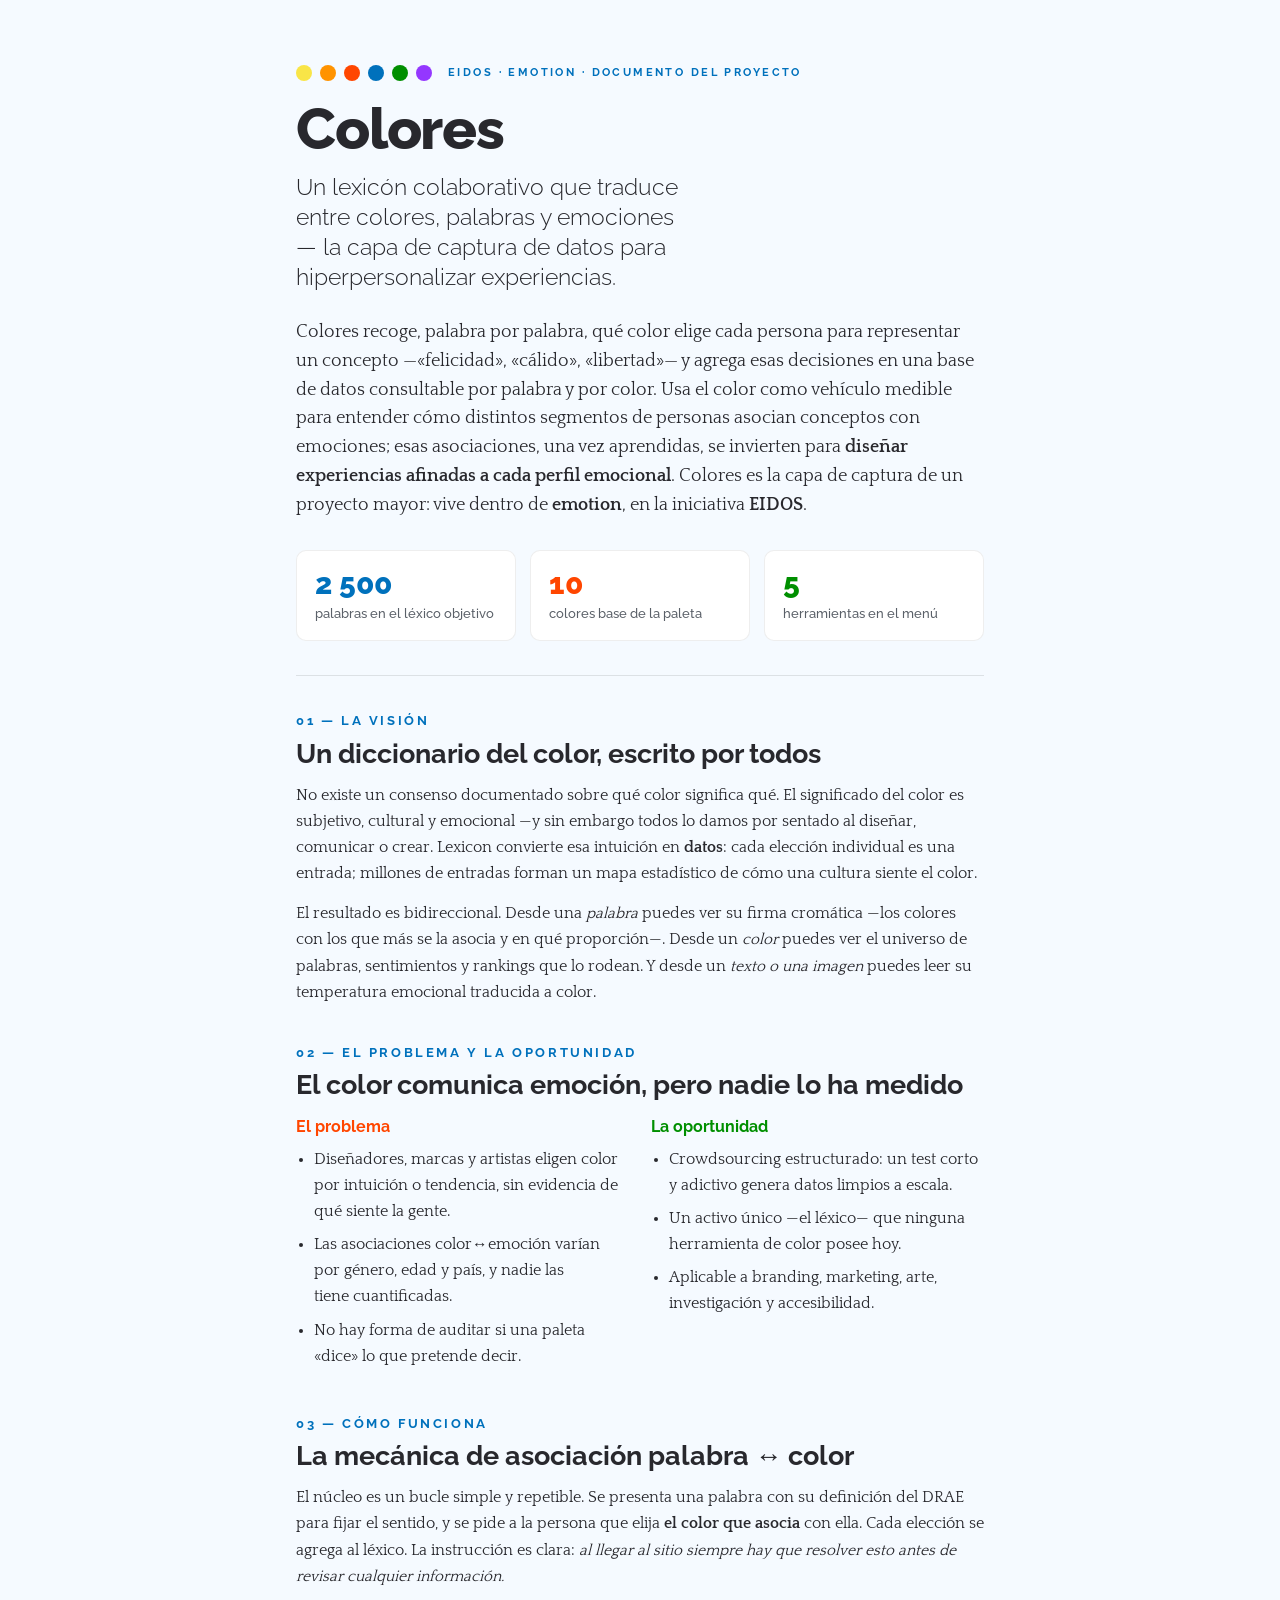
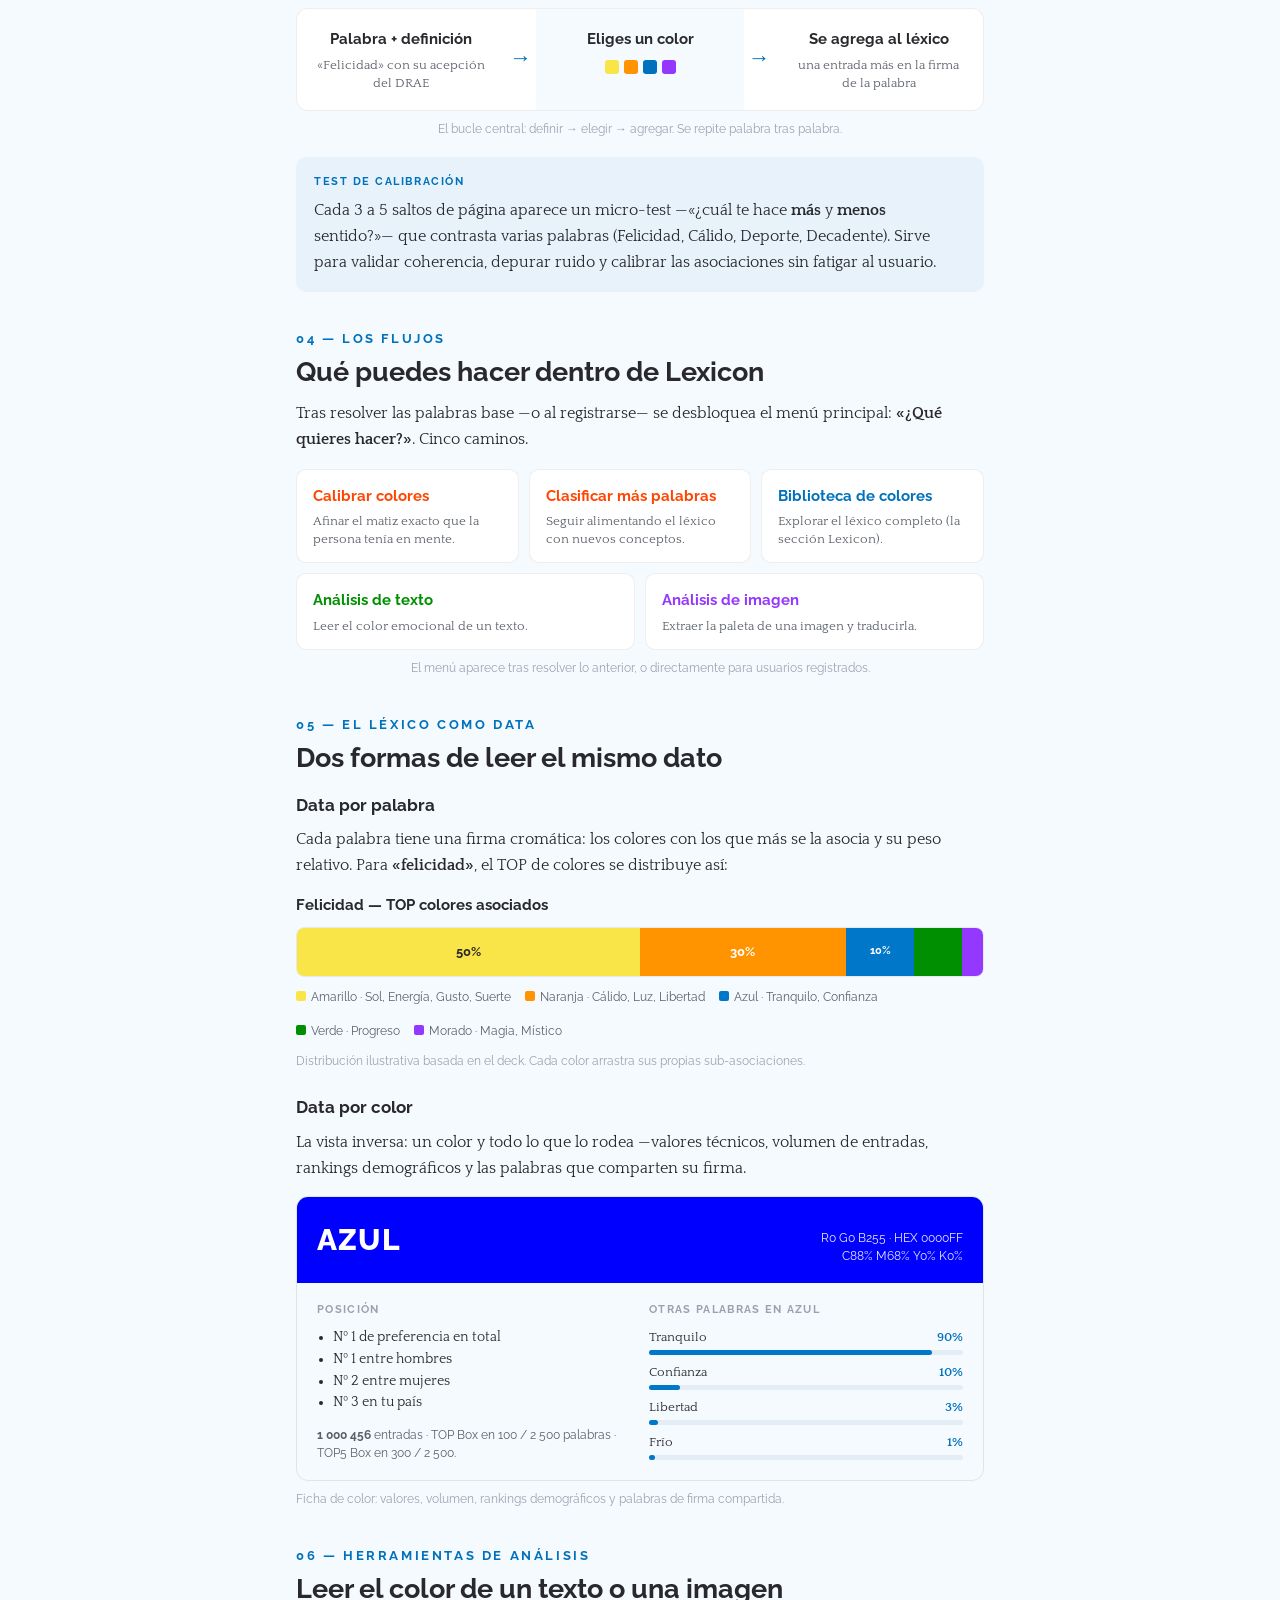
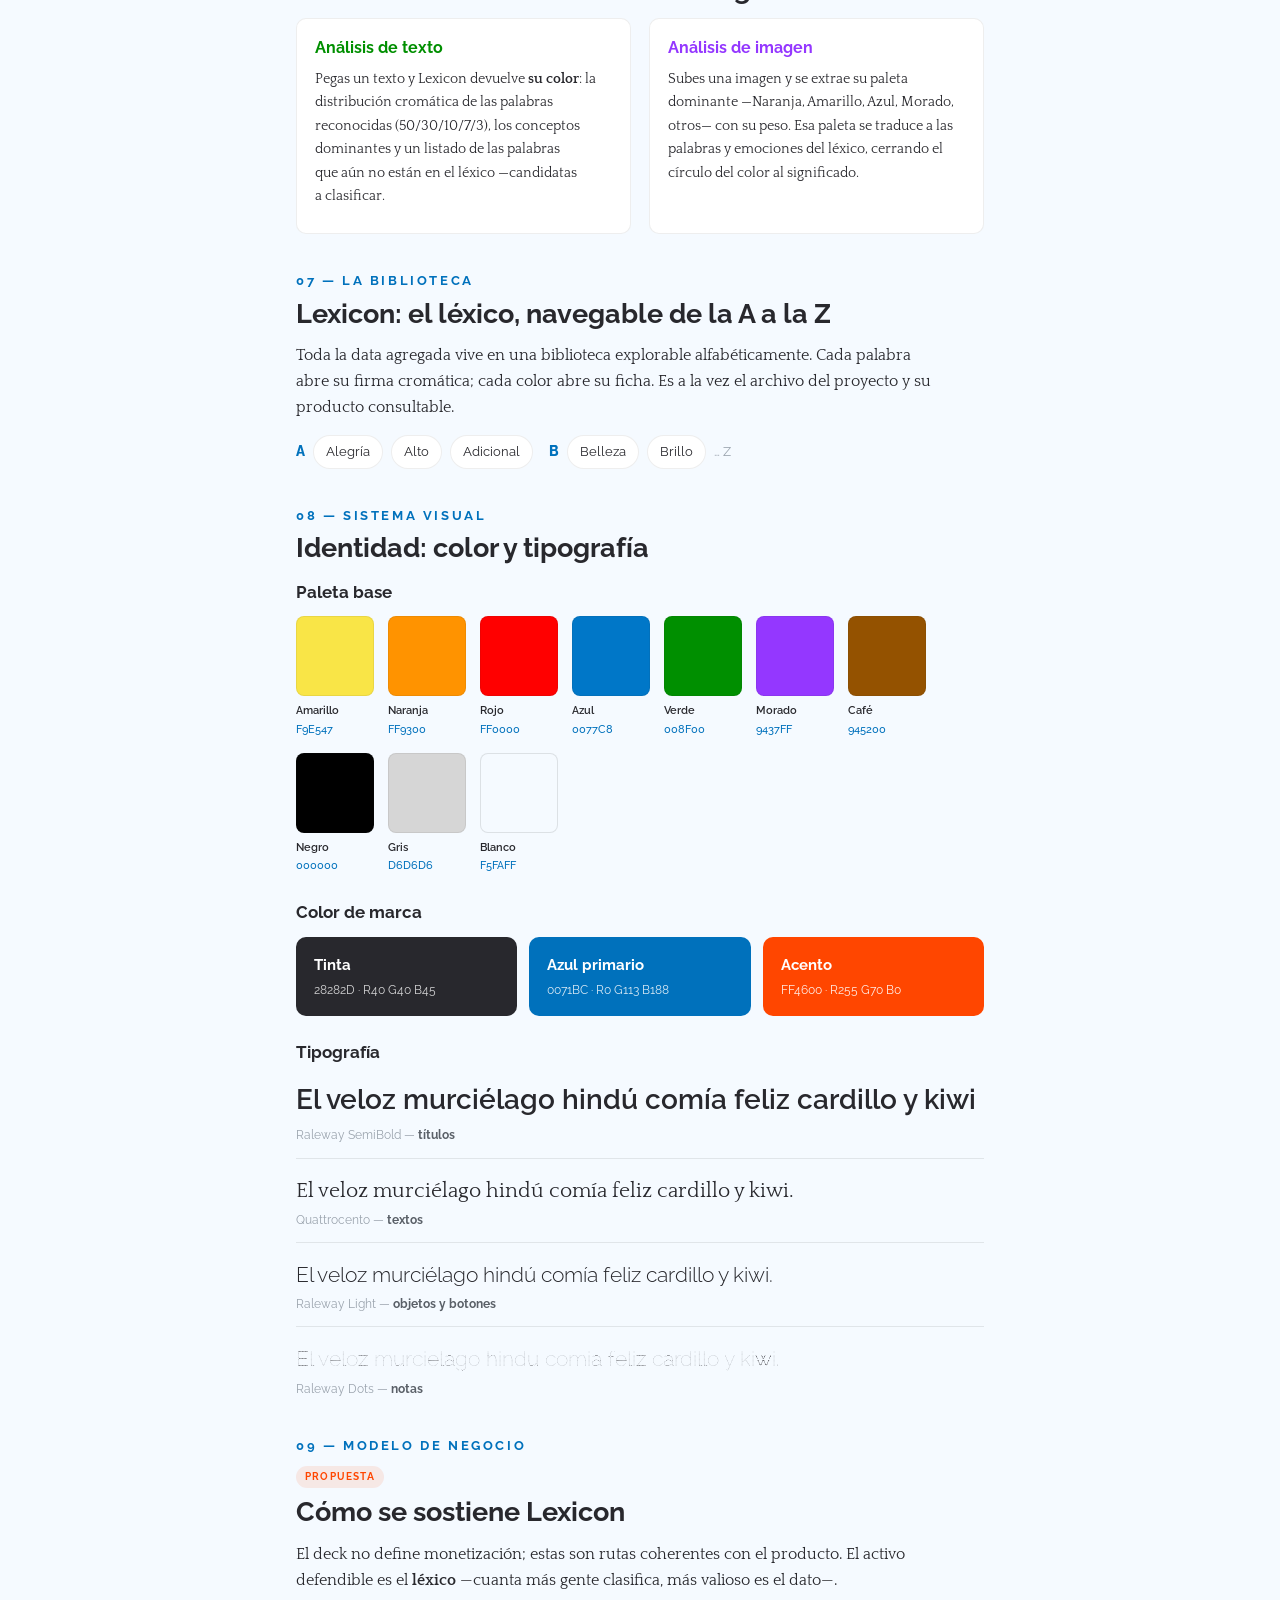
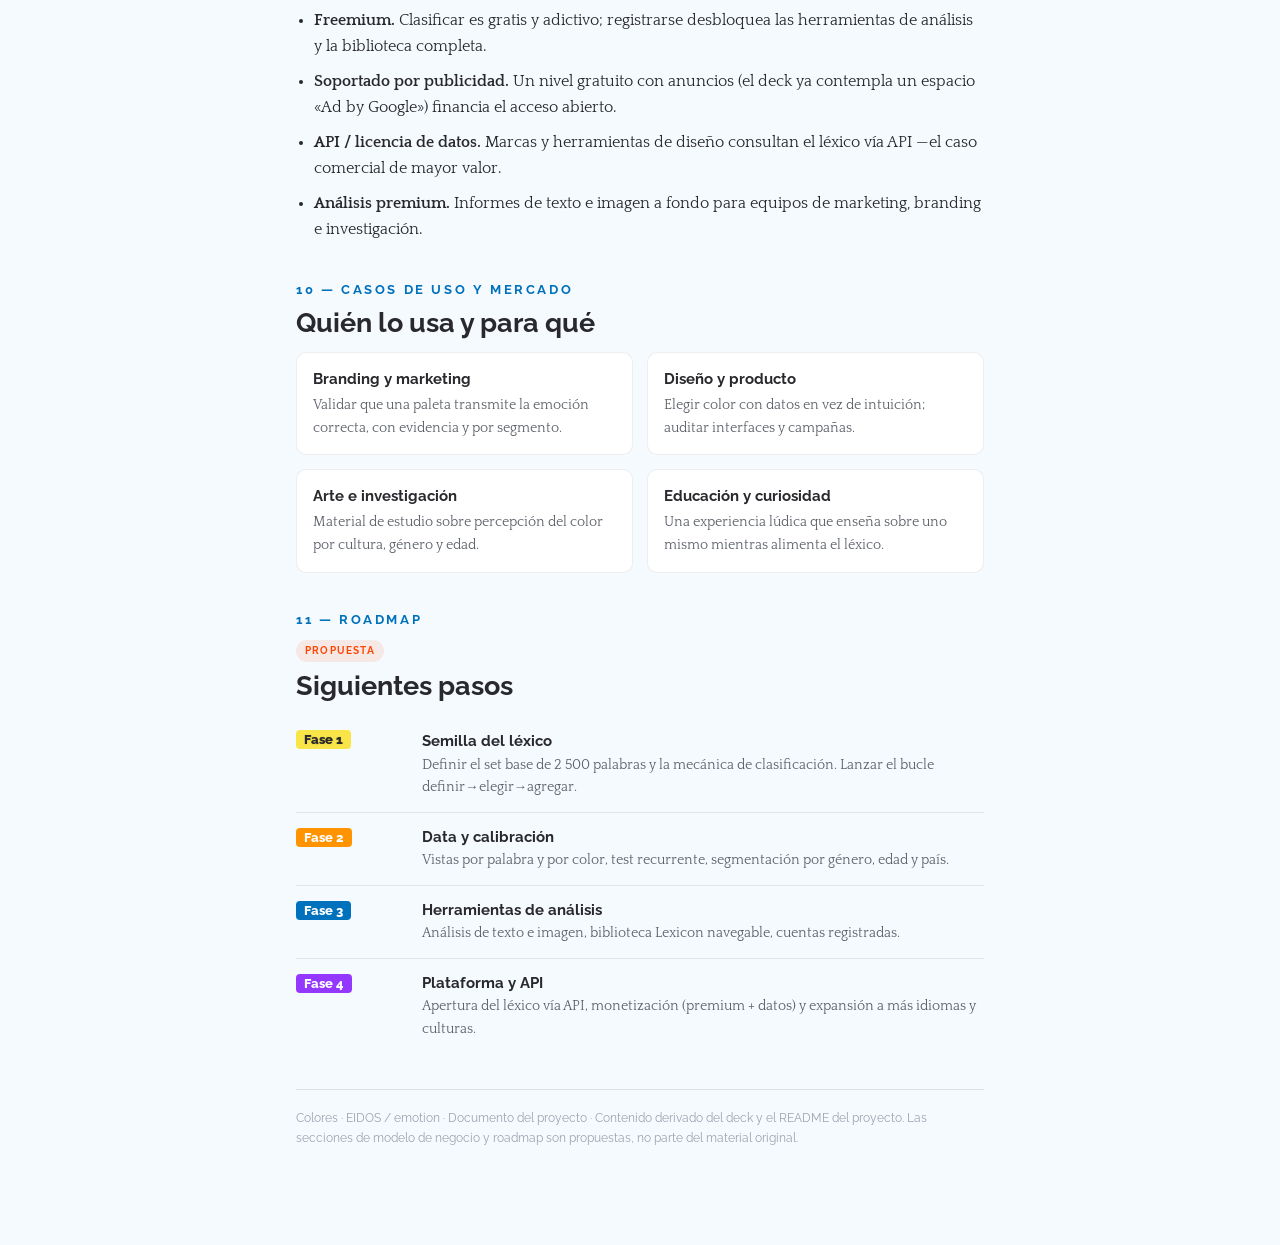
==== docs/Colores-documento-proyecto.html @ 0e4c720b "Setup inicial proyecto e_motion (Colores / emotion / EIDOS): assets, design sources, tokens y docs" ====
<!DOCTYPE html>
<html>
<head>
<meta charset="utf-8">
<meta name="viewport" content="width=device-width, initial-scale=1">

</head>
<body>
<x-dc>
<helmet>
<link rel="preconnect" href="https://fonts.googleapis.com">
<link rel="preconnect" href="https://fonts.gstatic.com" crossorigin>
<link href="https://fonts.googleapis.com/css2?family=Raleway:ital,wght@0,300;0,400;0,500;0,600;0,700;0,800;1,400&family=Quattrocento:wght@400;700&family=Raleway+Dots&display=swap" rel="stylesheet">
<style>
  body { margin: 0; background: #F5FAFF; }
  .doc { box-sizing: border-box; max-width: 8.5in; margin: 0 auto; background: inherit;
         padding: 64px clamp(24px, 5vw, 0.75in) 96px;
         font-family: Quattrocento, Georgia, serif; color: #28282D;
         font-size: 15.5px; line-height: 1.68; }
  .doc-frame { width: 100%; border-collapse: collapse; }
  .doc-frame td { padding: 0; }
  .running-hdr, .running-ftr, .hdr-space, .ftr-space { display: none; }
  .doc h1, .doc h2, .doc h3, .doc h4 { font-family: Raleway, sans-serif; color: #28282D; }
  h1, h2, h3 { text-wrap: balance; }
  p, li { text-wrap: pretty; }
  .doc a { color: #0071BC; }
  @page { size: letter; margin: 0; }
  @media print {
    html { -webkit-print-color-adjust: exact; print-color-adjust: exact; }
    html, body { margin: 0; padding: 0; }
    .doc { max-width: none !important; margin: 0 !important; padding: 0 0.75in !important;
           box-shadow: none !important; border: none !important; }
    #dc-root, .sc-host { height: auto !important; }
    .hdr-space, .ftr-space { display: table-cell; height: 0.7in !important; }
    .running-hdr, .running-ftr { display: flex !important; justify-content: space-between;
           align-items: baseline; position: fixed !important; left: 0; right: 0; margin: 0 !important;
           font-family: Raleway, sans-serif; font-size: 10px; letter-spacing: 0.08em;
           text-transform: uppercase; color: #9aa3ad; }
    .running-hdr { top: 0; padding: 0.32in 0.75in 0 !important; }
    .running-ftr { bottom: 0; padding: 0 0.75in 0.32in !important; }
    h1, h2, h3, h4, h5, h6 { break-after: avoid; }
    figure, pre, blockquote, .keep { break-inside: avoid; }
    p, li { orphans: 3; widows: 3; }
    .screen-only { display: none !important; }
  }
</style>
</helmet>
<main class="doc">
  <table class="doc-frame" role="presentation">
    <thead><tr><td class="hdr-space"></td></tr></thead>
    <tbody><tr><td>

      <div class="running-hdr"><span>Colores · EIDOS</span><span>Documento del proyecto</span></div>
      <div class="running-ftr"><span>Confidencial</span><span>Borrador · 2026</span></div>

      <!-- ===== PORTADA / RESUMEN ===== -->
      <div style="display:flex;gap:8px;align-items:center;margin-bottom:18px">
        <span style="width:16px;height:16px;border-radius:50%;background:#F9E547"></span>
        <span style="width:16px;height:16px;border-radius:50%;background:#FF9300"></span>
        <span style="width:16px;height:16px;border-radius:50%;background:#FF4600"></span>
        <span style="width:16px;height:16px;border-radius:50%;background:#0071BC"></span>
        <span style="width:16px;height:16px;border-radius:50%;background:#008F00"></span>
        <span style="width:16px;height:16px;border-radius:50%;background:#9437FF"></span>
        <span style="font-family:Raleway,sans-serif;font-size:11px;font-weight:700;letter-spacing:0.22em;text-transform:uppercase;color:#0071BC;margin-left:8px">EIDOS · emotion · Documento del proyecto</span>
      </div>

      <h1 style="font-size:58px;font-weight:800;line-height:1.0;letter-spacing:-0.02em;margin:0 0 14px">Colores</h1>
      <p style="font-family:Raleway,sans-serif;font-weight:300;font-size:23px;line-height:1.3;color:#28282D;margin:0 0 26px;max-width:32ch">Un lexicón colaborativo que traduce entre colores, palabras y emociones — la capa de captura de datos para hiperpersonalizar experiencias.</p>

      <p style="font-size:18px;line-height:1.6;margin:0 0 8px;max-width:62ch">Colores recoge, palabra por palabra, qué color elige cada persona para representar un concepto —«felicidad», «cálido», «libertad»— y agrega esas decisiones en una base de datos consultable por palabra y por color. Usa el color como vehículo medible para entender cómo distintos segmentos de personas asocian conceptos con emociones; esas asociaciones, una vez aprendidas, se invierten para <strong>diseñar experiencias afinadas a cada perfil emocional</strong>. Colores es la capa de captura de un proyecto mayor: vive dentro de <strong>emotion</strong>, en la iniciativa <strong>EIDOS</strong>.</p>

      <div class="keep" style="display:grid;grid-template-columns:repeat(3,1fr);gap:14px;margin:30px 0 8px">
        <div style="background:#fff;border:1px solid rgba(40,40,45,.08);border-radius:10px;padding:18px 18px 16px">
          <div style="font-family:Raleway,sans-serif;font-weight:800;font-size:30px;color:#0071BC;line-height:1">2 500</div>
          <div style="font-family:Raleway,sans-serif;font-size:13px;font-weight:500;color:#5a6068;margin-top:4px">palabras en el léxico objetivo</div>
        </div>
        <div style="background:#fff;border:1px solid rgba(40,40,45,.08);border-radius:10px;padding:18px 18px 16px">
          <div style="font-family:Raleway,sans-serif;font-weight:800;font-size:30px;color:#FF4600;line-height:1">10</div>
          <div style="font-family:Raleway,sans-serif;font-size:13px;font-weight:500;color:#5a6068;margin-top:4px">colores base de la paleta</div>
        </div>
        <div style="background:#fff;border:1px solid rgba(40,40,45,.08);border-radius:10px;padding:18px 18px 16px">
          <div style="font-family:Raleway,sans-serif;font-weight:800;font-size:30px;color:#008F00;line-height:1">5</div>
          <div style="font-family:Raleway,sans-serif;font-size:13px;font-weight:500;color:#5a6068;margin-top:4px">herramientas en el menú</div>
        </div>
      </div>

      <hr style="border:none;border-top:1px solid rgba(40,40,45,.12);margin:34px 0">

      <!-- ===== 1. VISIÓN ===== -->
      <h2 style="font-size:13px;font-weight:700;letter-spacing:0.2em;text-transform:uppercase;color:#0071BC;margin:0 0 6px">01 — La visión</h2>
      <h3 style="font-size:27px;font-weight:700;line-height:1.15;margin:0 0 14px">Un diccionario del color, escrito por todos</h3>
      <p style="margin:0 0 14px">No existe un consenso documentado sobre qué color significa qué. El significado del color es subjetivo, cultural y emocional —y sin embargo todos lo damos por sentado al diseñar, comunicar o crear. Lexicon convierte esa intuición en <strong>datos</strong>: cada elección individual es una entrada; millones de entradas forman un mapa estadístico de cómo una cultura siente el color.</p>
      <p style="margin:0 0 14px">El resultado es bidireccional. Desde una <em>palabra</em> puedes ver su firma cromática —los colores con los que más se la asocia y en qué proporción—. Desde un <em>color</em> puedes ver el universo de palabras, sentimientos y rankings que lo rodean. Y desde un <em>texto o una imagen</em> puedes leer su temperatura emocional traducida a color.</p>

      <!-- ===== 2. PROBLEMA Y OPORTUNIDAD ===== -->
      <h2 style="font-size:13px;font-weight:700;letter-spacing:0.2em;text-transform:uppercase;color:#0071BC;margin:36px 0 6px">02 — El problema y la oportunidad</h2>
      <h3 style="font-size:27px;font-weight:700;line-height:1.15;margin:0 0 14px">El color comunica emoción, pero nadie lo ha medido</h3>
      <div style="display:grid;grid-template-columns:1fr 1fr;gap:22px;margin:6px 0 4px">
        <div>
          <h4 style="font-size:16px;font-weight:700;margin:0 0 6px;color:#FF4600">El problema</h4>
          <ul style="margin:0;padding-left:18px">
            <li style="margin-bottom:7px">Diseñadores, marcas y artistas eligen color por intuición o tendencia, sin evidencia de qué siente la gente.</li>
            <li style="margin-bottom:7px">Las asociaciones color↔emoción varían por género, edad y país, y nadie las tiene cuantificadas.</li>
            <li style="margin-bottom:7px">No hay forma de auditar si una paleta «dice» lo que pretende decir.</li>
          </ul>
        </div>
        <div>
          <h4 style="font-size:16px;font-weight:700;margin:0 0 6px;color:#008F00">La oportunidad</h4>
          <ul style="margin:0;padding-left:18px">
            <li style="margin-bottom:7px">Crowdsourcing estructurado: un test corto y adictivo genera datos limpios a escala.</li>
            <li style="margin-bottom:7px">Un activo único —el léxico— que ninguna herramienta de color posee hoy.</li>
            <li style="margin-bottom:7px">Aplicable a branding, marketing, arte, investigación y accesibilidad.</li>
          </ul>
        </div>
      </div>

      <!-- ===== 3. CÓMO FUNCIONA ===== -->
      <h2 style="font-size:13px;font-weight:700;letter-spacing:0.2em;text-transform:uppercase;color:#0071BC;margin:36px 0 6px">03 — Cómo funciona</h2>
      <h3 style="font-size:27px;font-weight:700;line-height:1.15;margin:0 0 14px">La mecánica de asociación palabra ↔ color</h3>
      <p style="margin:0 0 18px">El núcleo es un bucle simple y repetible. Se presenta una palabra con su definición del DRAE para fijar el sentido, y se pide a la persona que elija <strong>el color que asocia</strong> con ella. Cada elección se agrega al léxico. La instrucción es clara: <em>al llegar al sitio siempre hay que resolver esto antes de revisar cualquier información.</em></p>

      <figure class="keep" style="margin:0 0 18px">
        <div style="display:flex;align-items:stretch;gap:0;background:#fff;border:1px solid rgba(40,40,45,.08);border-radius:12px;overflow:hidden">
          <div style="flex:1;padding:18px 16px;text-align:center">
            <div style="font-family:Raleway,sans-serif;font-weight:700;font-size:15px">Palabra + definición</div>
            <div style="font-size:13px;color:#5a6068;margin-top:4px;line-height:1.4">«Felicidad» con su acepción del DRAE</div>
          </div>
          <div style="display:flex;align-items:center;color:#0071BC;font-size:22px;padding:0 4px">→</div>
          <div style="flex:1;padding:18px 16px;text-align:center;background:#F5FAFF">
            <div style="font-family:Raleway,sans-serif;font-weight:700;font-size:15px">Eliges un color</div>
            <div style="display:flex;justify-content:center;gap:5px;margin-top:8px">
              <span style="width:14px;height:14px;border-radius:3px;background:#F9E547"></span>
              <span style="width:14px;height:14px;border-radius:3px;background:#FF9300"></span>
              <span style="width:14px;height:14px;border-radius:3px;background:#0071BC"></span>
              <span style="width:14px;height:14px;border-radius:3px;background:#9437FF"></span>
            </div>
          </div>
          <div style="display:flex;align-items:center;color:#0071BC;font-size:22px;padding:0 4px">→</div>
          <div style="flex:1;padding:18px 16px;text-align:center">
            <div style="font-family:Raleway,sans-serif;font-weight:700;font-size:15px">Se agrega al léxico</div>
            <div style="font-size:13px;color:#5a6068;margin-top:4px;line-height:1.4">una entrada más en la firma de la palabra</div>
          </div>
        </div>
        <figcaption style="font-family:Raleway,sans-serif;font-size:12px;color:#9aa3ad;margin-top:8px;text-align:center">El bucle central: definir → elegir → agregar. Se repite palabra tras palabra.</figcaption>
      </figure>

      <div class="keep" style="background:rgba(0,113,188,.06);border-radius:10px;padding:16px 18px;margin:0 0 6px">
        <div style="font-family:Raleway,sans-serif;font-size:11px;font-weight:700;letter-spacing:0.14em;text-transform:uppercase;color:#0071BC;margin-bottom:6px">Test de calibración</div>
        <p style="margin:0">Cada 3 a 5 saltos de página aparece un micro-test —«¿cuál te hace <strong>más</strong> y <strong>menos</strong> sentido?»— que contrasta varias palabras (Felicidad, Cálido, Deporte, Decadente). Sirve para validar coherencia, depurar ruido y calibrar las asociaciones sin fatigar al usuario.</p>
      </div>

      <!-- ===== 4. FLUJOS ===== -->
      <h2 style="font-size:13px;font-weight:700;letter-spacing:0.2em;text-transform:uppercase;color:#0071BC;margin:36px 0 6px">04 — Los flujos</h2>
      <h3 style="font-size:27px;font-weight:700;line-height:1.15;margin:0 0 14px">Qué puedes hacer dentro de Lexicon</h3>
      <p style="margin:0 0 16px">Tras resolver las palabras base —o al registrarse— se desbloquea el menú principal: <strong>«¿Qué quieres hacer?»</strong>. Cinco caminos.</p>

      <figure class="keep" style="margin:0 0 10px">
        <div style="display:flex;flex-wrap:wrap;gap:10px">
          <div style="flex:1;min-width:150px;background:#fff;border:1px solid rgba(40,40,45,.08);border-radius:10px;padding:14px 16px">
            <div style="font-family:Raleway,sans-serif;font-weight:700;font-size:15px;color:#FF4600">Calibrar colores</div>
            <div style="font-size:13px;color:#5a6068;line-height:1.4;margin-top:3px">Afinar el matiz exacto que la persona tenía en mente.</div>
          </div>
          <div style="flex:1;min-width:150px;background:#fff;border:1px solid rgba(40,40,45,.08);border-radius:10px;padding:14px 16px">
            <div style="font-family:Raleway,sans-serif;font-weight:700;font-size:15px;color:#FF4600">Clasificar más palabras</div>
            <div style="font-size:13px;color:#5a6068;line-height:1.4;margin-top:3px">Seguir alimentando el léxico con nuevos conceptos.</div>
          </div>
          <div style="flex:1;min-width:150px;background:#fff;border:1px solid rgba(40,40,45,.08);border-radius:10px;padding:14px 16px">
            <div style="font-family:Raleway,sans-serif;font-weight:700;font-size:15px;color:#0071BC">Biblioteca de colores</div>
            <div style="font-size:13px;color:#5a6068;line-height:1.4;margin-top:3px">Explorar el léxico completo (la sección Lexicon).</div>
          </div>
          <div style="flex:1;min-width:150px;background:#fff;border:1px solid rgba(40,40,45,.08);border-radius:10px;padding:14px 16px">
            <div style="font-family:Raleway,sans-serif;font-weight:700;font-size:15px;color:#008F00">Análisis de texto</div>
            <div style="font-size:13px;color:#5a6068;line-height:1.4;margin-top:3px">Leer el color emocional de un texto.</div>
          </div>
          <div style="flex:1;min-width:150px;background:#fff;border:1px solid rgba(40,40,45,.08);border-radius:10px;padding:14px 16px">
            <div style="font-family:Raleway,sans-serif;font-weight:700;font-size:15px;color:#9437FF">Análisis de imagen</div>
            <div style="font-size:13px;color:#5a6068;line-height:1.4;margin-top:3px">Extraer la paleta de una imagen y traducirla.</div>
          </div>
        </div>
        <figcaption style="font-family:Raleway,sans-serif;font-size:12px;color:#9aa3ad;margin-top:8px;text-align:center">El menú aparece tras resolver lo anterior, o directamente para usuarios registrados.</figcaption>
      </figure>

      <!-- ===== 5. DATA POR PALABRA Y POR COLOR ===== -->
      <h2 style="font-size:13px;font-weight:700;letter-spacing:0.2em;text-transform:uppercase;color:#0071BC;margin:36px 0 6px">05 — El léxico como data</h2>
      <h3 style="font-size:27px;font-weight:700;line-height:1.15;margin:0 0 14px">Dos formas de leer el mismo dato</h3>

      <h4 style="font-size:17px;font-weight:700;margin:18px 0 8px">Data por palabra</h4>
      <p style="margin:0 0 14px">Cada palabra tiene una firma cromática: los colores con los que más se la asocia y su peso relativo. Para <strong>«felicidad»</strong>, el TOP de colores se distribuye así:</p>

      <figure class="keep" style="margin:0 0 22px">
        <div style="font-family:Raleway,sans-serif;font-weight:700;font-size:15px;margin-bottom:8px">Felicidad — TOP colores asociados</div>
        <div style="display:flex;height:48px;border-radius:8px;overflow:hidden;border:1px solid rgba(40,40,45,.08)">
          <div style="width:50%;background:#F9E547;display:flex;align-items:center;justify-content:center;font-family:Raleway,sans-serif;font-weight:700;font-size:13px;color:#28282D">50%</div>
          <div style="width:30%;background:#FF9300;display:flex;align-items:center;justify-content:center;font-family:Raleway,sans-serif;font-weight:700;font-size:13px;color:#fff">30%</div>
          <div style="width:10%;background:#0077C8;display:flex;align-items:center;justify-content:center;font-family:Raleway,sans-serif;font-weight:700;font-size:11px;color:#fff">10%</div>
          <div style="width:7%;background:#008F00"></div>
          <div style="width:3%;background:#9437FF"></div>
        </div>
        <div style="display:flex;flex-wrap:wrap;gap:14px;margin-top:10px;font-family:Raleway,sans-serif;font-size:12px;color:#5a6068">
          <span><span style="display:inline-block;width:10px;height:10px;border-radius:2px;background:#F9E547;margin-right:5px"></span>Amarillo · Sol, Energía, Gusto, Suerte</span>
          <span><span style="display:inline-block;width:10px;height:10px;border-radius:2px;background:#FF9300;margin-right:5px"></span>Naranja · Cálido, Luz, Libertad</span>
          <span><span style="display:inline-block;width:10px;height:10px;border-radius:2px;background:#0077C8;margin-right:5px"></span>Azul · Tranquilo, Confianza</span>
          <span><span style="display:inline-block;width:10px;height:10px;border-radius:2px;background:#008F00;margin-right:5px"></span>Verde · Progreso</span>
          <span><span style="display:inline-block;width:10px;height:10px;border-radius:2px;background:#9437FF;margin-right:5px"></span>Morado · Magia, Místico</span>
        </div>
        <figcaption style="font-family:Raleway,sans-serif;font-size:12px;color:#9aa3ad;margin-top:10px">Distribución ilustrativa basada en el deck. Cada color arrastra sus propias sub-asociaciones.</figcaption>
      </figure>

      <h4 style="font-size:17px;font-weight:700;margin:18px 0 8px">Data por color</h4>
      <p style="margin:0 0 14px">La vista inversa: un color y todo lo que lo rodea —valores técnicos, volumen de entradas, rankings demográficos y las palabras que comparten su firma.</p>

      <figure class="keep" style="margin:0 0 10px">
        <div style="border:1px solid rgba(40,40,45,.1);border-radius:12px;overflow:hidden">
          <div style="background:#0000FF;color:#fff;padding:18px 20px;display:flex;justify-content:space-between;align-items:flex-end">
            <div style="font-family:Raleway,sans-serif;font-weight:800;font-size:30px;letter-spacing:0.04em">AZUL</div>
            <div style="font-family:Raleway,sans-serif;font-size:12px;text-align:right;line-height:1.5;opacity:.92">
              R0 G0 B255 · HEX 0000FF<br>C88% M68% Y0% K0%
            </div>
          </div>
          <div style="padding:18px 20px;display:grid;grid-template-columns:1fr 1fr;gap:18px">
            <div>
              <div style="font-family:Raleway,sans-serif;font-size:11px;font-weight:700;letter-spacing:0.12em;text-transform:uppercase;color:#9aa3ad;margin-bottom:8px">Posición</div>
              <ul style="margin:0;padding-left:16px;font-size:13.5px;line-height:1.6">
                <li>Nº 1 de preferencia en total</li>
                <li>Nº 1 entre hombres</li>
                <li>Nº 2 entre mujeres</li>
                <li>Nº 3 en tu país</li>
              </ul>
              <div style="font-family:Raleway,sans-serif;font-size:12px;color:#5a6068;margin-top:12px;line-height:1.5">
                <strong>1 000 456</strong> entradas · TOP&nbsp;Box en 100 / 2 500 palabras · TOP5&nbsp;Box en 300 / 2 500.
              </div>
            </div>
            <div>
              <div style="font-family:Raleway,sans-serif;font-size:11px;font-weight:700;letter-spacing:0.12em;text-transform:uppercase;color:#9aa3ad;margin-bottom:8px">Otras palabras en azul</div>
              <div style="display:flex;flex-direction:column;gap:7px">
                <div><div style="display:flex;justify-content:space-between;font-size:12.5px"><span>Tranquilo</span><span style="color:#0071BC;font-weight:700">90%</span></div><div style="height:5px;background:#e4ecf5;border-radius:3px;margin-top:2px"><div style="width:90%;height:5px;background:#0077C8;border-radius:3px"></div></div></div>
                <div><div style="display:flex;justify-content:space-between;font-size:12.5px"><span>Confianza</span><span style="color:#0071BC;font-weight:700">10%</span></div><div style="height:5px;background:#e4ecf5;border-radius:3px;margin-top:2px"><div style="width:10%;height:5px;background:#0077C8;border-radius:3px"></div></div></div>
                <div><div style="display:flex;justify-content:space-between;font-size:12.5px"><span>Libertad</span><span style="color:#0071BC;font-weight:700">3%</span></div><div style="height:5px;background:#e4ecf5;border-radius:3px;margin-top:2px"><div style="width:3%;height:5px;background:#0077C8;border-radius:3px"></div></div></div>
                <div><div style="display:flex;justify-content:space-between;font-size:12.5px"><span>Frío</span><span style="color:#0071BC;font-weight:700">1%</span></div><div style="height:5px;background:#e4ecf5;border-radius:3px;margin-top:2px"><div style="width:2%;height:5px;background:#0077C8;border-radius:3px"></div></div></div>
              </div>
            </div>
          </div>
        </div>
        <figcaption style="font-family:Raleway,sans-serif;font-size:12px;color:#9aa3ad;margin-top:8px">Ficha de color: valores, volumen, rankings demográficos y palabras de firma compartida.</figcaption>
      </figure>

      <!-- ===== 6. ANÁLISIS TEXTO E IMAGEN ===== -->
      <h2 style="font-size:13px;font-weight:700;letter-spacing:0.2em;text-transform:uppercase;color:#0071BC;margin:36px 0 6px">06 — Herramientas de análisis</h2>
      <h3 style="font-size:27px;font-weight:700;line-height:1.15;margin:0 0 14px">Leer el color de un texto o una imagen</h3>
      <div style="display:grid;grid-template-columns:1fr 1fr;gap:18px">
        <div class="keep" style="background:#fff;border:1px solid rgba(40,40,45,.08);border-radius:10px;padding:16px 18px">
          <h4 style="font-size:16px;font-weight:700;margin:0 0 6px;color:#008F00">Análisis de texto</h4>
          <p style="margin:0 0 8px;font-size:14px">Pegas un texto y Lexicon devuelve <strong>su color</strong>: la distribución cromática de las palabras reconocidas (50/30/10/7/3), los conceptos dominantes y un listado de las palabras que aún no están en el léxico —candidatas a clasificar.</p>
        </div>
        <div class="keep" style="background:#fff;border:1px solid rgba(40,40,45,.08);border-radius:10px;padding:16px 18px">
          <h4 style="font-size:16px;font-weight:700;margin:0 0 6px;color:#9437FF">Análisis de imagen</h4>
          <p style="margin:0 0 8px;font-size:14px">Subes una imagen y se extrae su paleta dominante —Naranja, Amarillo, Azul, Morado, otros— con su peso. Esa paleta se traduce a las palabras y emociones del léxico, cerrando el círculo del color al significado.</p>
        </div>
      </div>

      <!-- ===== 7. LEXICON ===== -->
      <h2 style="font-size:13px;font-weight:700;letter-spacing:0.2em;text-transform:uppercase;color:#0071BC;margin:36px 0 6px">07 — La biblioteca</h2>
      <h3 style="font-size:27px;font-weight:700;line-height:1.15;margin:0 0 14px">Lexicon: el léxico, navegable de la A a la Z</h3>
      <p style="margin:0 0 14px">Toda la data agregada vive en una biblioteca explorable alfabéticamente. Cada palabra abre su firma cromática; cada color abre su ficha. Es a la vez el archivo del proyecto y su producto consultable.</p>
      <div class="keep" style="display:flex;gap:8px;flex-wrap:wrap;margin:6px 0 4px">
        <span style="font-family:Raleway,sans-serif;font-weight:800;font-size:14px;color:#0071BC;align-self:center">A</span>
        <span style="background:#fff;border:1px solid rgba(40,40,45,.08);border-radius:20px;padding:5px 12px;font-family:Raleway,sans-serif;font-size:13px">Alegría</span>
        <span style="background:#fff;border:1px solid rgba(40,40,45,.08);border-radius:20px;padding:5px 12px;font-family:Raleway,sans-serif;font-size:13px">Alto</span>
        <span style="background:#fff;border:1px solid rgba(40,40,45,.08);border-radius:20px;padding:5px 12px;font-family:Raleway,sans-serif;font-size:13px">Adicional</span>
        <span style="font-family:Raleway,sans-serif;font-weight:800;font-size:14px;color:#0071BC;align-self:center;margin-left:8px">B</span>
        <span style="background:#fff;border:1px solid rgba(40,40,45,.08);border-radius:20px;padding:5px 12px;font-family:Raleway,sans-serif;font-size:13px">Belleza</span>
        <span style="background:#fff;border:1px solid rgba(40,40,45,.08);border-radius:20px;padding:5px 12px;font-family:Raleway,sans-serif;font-size:13px">Brillo</span>
        <span style="color:#9aa3ad;align-self:center;font-family:Raleway,sans-serif;font-size:13px">… Z</span>
      </div>

      <!-- ===== 8. SISTEMA VISUAL ===== -->
      <h2 style="font-size:13px;font-weight:700;letter-spacing:0.2em;text-transform:uppercase;color:#0071BC;margin:36px 0 6px">08 — Sistema visual</h2>
      <h3 style="font-size:27px;font-weight:700;line-height:1.15;margin:0 0 14px">Identidad: color y tipografía</h3>

      <h4 style="font-size:17px;font-weight:700;margin:14px 0 10px">Paleta base</h4>
      <div class="keep" style="display:flex;flex-wrap:wrap;gap:14px;margin:0 0 22px">
        <figure style="margin:0;width:78px"><div style="height:78px;border-radius:8px;background:#F9E547;border:1px solid rgba(40,40,45,.08)"></div><figcaption style="font-family:Raleway,sans-serif;font-size:11px;margin-top:6px;font-weight:600">Amarillo<br><span style="color:#0071BC;font-weight:500">F9E547</span></figcaption></figure>
        <figure style="margin:0;width:78px"><div style="height:78px;border-radius:8px;background:#FF9300;border:1px solid rgba(40,40,45,.08)"></div><figcaption style="font-family:Raleway,sans-serif;font-size:11px;margin-top:6px;font-weight:600">Naranja<br><span style="color:#0071BC;font-weight:500">FF9300</span></figcaption></figure>
        <figure style="margin:0;width:78px"><div style="height:78px;border-radius:8px;background:#FF0000;border:1px solid rgba(40,40,45,.08)"></div><figcaption style="font-family:Raleway,sans-serif;font-size:11px;margin-top:6px;font-weight:600">Rojo<br><span style="color:#0071BC;font-weight:500">FF0000</span></figcaption></figure>
        <figure style="margin:0;width:78px"><div style="height:78px;border-radius:8px;background:#0077C8;border:1px solid rgba(40,40,45,.08)"></div><figcaption style="font-family:Raleway,sans-serif;font-size:11px;margin-top:6px;font-weight:600">Azul<br><span style="color:#0071BC;font-weight:500">0077C8</span></figcaption></figure>
        <figure style="margin:0;width:78px"><div style="height:78px;border-radius:8px;background:#008F00;border:1px solid rgba(40,40,45,.08)"></div><figcaption style="font-family:Raleway,sans-serif;font-size:11px;margin-top:6px;font-weight:600">Verde<br><span style="color:#0071BC;font-weight:500">008F00</span></figcaption></figure>
        <figure style="margin:0;width:78px"><div style="height:78px;border-radius:8px;background:#9437FF;border:1px solid rgba(40,40,45,.08)"></div><figcaption style="font-family:Raleway,sans-serif;font-size:11px;margin-top:6px;font-weight:600">Morado<br><span style="color:#0071BC;font-weight:500">9437FF</span></figcaption></figure>
        <figure style="margin:0;width:78px"><div style="height:78px;border-radius:8px;background:#945200;border:1px solid rgba(40,40,45,.08)"></div><figcaption style="font-family:Raleway,sans-serif;font-size:11px;margin-top:6px;font-weight:600">Café<br><span style="color:#0071BC;font-weight:500">945200</span></figcaption></figure>
        <figure style="margin:0;width:78px"><div style="height:78px;border-radius:8px;background:#000000;border:1px solid rgba(40,40,45,.08)"></div><figcaption style="font-family:Raleway,sans-serif;font-size:11px;margin-top:6px;font-weight:600">Negro<br><span style="color:#0071BC;font-weight:500">000000</span></figcaption></figure>
        <figure style="margin:0;width:78px"><div style="height:78px;border-radius:8px;background:#D6D6D6;border:1px solid rgba(40,40,45,.08)"></div><figcaption style="font-family:Raleway,sans-serif;font-size:11px;margin-top:6px;font-weight:600">Gris<br><span style="color:#0071BC;font-weight:500">D6D6D6</span></figcaption></figure>
        <figure style="margin:0;width:78px"><div style="height:78px;border-radius:8px;background:#F5FAFF;border:1px solid rgba(40,40,45,.12)"></div><figcaption style="font-family:Raleway,sans-serif;font-size:11px;margin-top:6px;font-weight:600">Blanco<br><span style="color:#0071BC;font-weight:500">F5FAFF</span></figcaption></figure>
      </div>

      <h4 style="font-size:17px;font-weight:700;margin:14px 0 10px">Color de marca</h4>
      <div class="keep" style="display:flex;gap:12px;margin:0 0 22px;flex-wrap:wrap">
        <div style="flex:1;min-width:150px;background:#28282D;color:#fff;border-radius:10px;padding:16px 18px"><div style="font-family:Raleway,sans-serif;font-weight:700;font-size:15px">Tinta</div><div style="font-family:Raleway,sans-serif;font-size:12px;opacity:.8;margin-top:2px">28282D · R40 G40 B45</div></div>
        <div style="flex:1;min-width:150px;background:#0071BC;color:#fff;border-radius:10px;padding:16px 18px"><div style="font-family:Raleway,sans-serif;font-weight:700;font-size:15px">Azul primario</div><div style="font-family:Raleway,sans-serif;font-size:12px;opacity:.85;margin-top:2px">0071BC · R0 G113 B188</div></div>
        <div style="flex:1;min-width:150px;background:#FF4600;color:#fff;border-radius:10px;padding:16px 18px"><div style="font-family:Raleway,sans-serif;font-weight:700;font-size:15px">Acento</div><div style="font-family:Raleway,sans-serif;font-size:12px;opacity:.9;margin-top:2px">FF4600 · R255 G70 B0</div></div>
      </div>

      <h4 style="font-size:17px;font-weight:700;margin:14px 0 10px">Tipografía</h4>
      <div class="keep" style="display:flex;flex-direction:column;gap:14px;margin:0 0 6px">
        <div style="border-bottom:1px solid rgba(40,40,45,.1);padding-bottom:12px">
          <div style="font-family:Raleway,sans-serif;font-weight:600;font-size:28px">El veloz murciélago hindú comía feliz cardillo y kiwi</div>
          <div style="font-family:Raleway,sans-serif;font-size:12px;color:#9aa3ad;margin-top:2px">Raleway SemiBold — <strong style="color:#5a6068">títulos</strong></div>
        </div>
        <div style="border-bottom:1px solid rgba(40,40,45,.1);padding-bottom:12px">
          <div style="font-family:Quattrocento,serif;font-size:21px">El veloz murciélago hindú comía feliz cardillo y kiwi.</div>
          <div style="font-family:Raleway,sans-serif;font-size:12px;color:#9aa3ad;margin-top:2px">Quattrocento — <strong style="color:#5a6068">textos</strong></div>
        </div>
        <div style="border-bottom:1px solid rgba(40,40,45,.1);padding-bottom:12px">
          <div style="font-family:Raleway,sans-serif;font-weight:300;font-size:21px">El veloz murciélago hindú comía feliz cardillo y kiwi.</div>
          <div style="font-family:Raleway,sans-serif;font-size:12px;color:#9aa3ad;margin-top:2px">Raleway Light — <strong style="color:#5a6068">objetos y botones</strong></div>
        </div>
        <div>
          <div style="font-family:'Raleway Dots',sans-serif;font-size:21px">El veloz murcielago hindu comia feliz cardillo y kiwi.</div>
          <div style="font-family:Raleway,sans-serif;font-size:12px;color:#9aa3ad;margin-top:2px">Raleway Dots — <strong style="color:#5a6068">notas</strong></div>
        </div>
      </div>

      <!-- ===== 9. MODELO DE NEGOCIO ===== -->
      <h2 style="font-size:13px;font-weight:700;letter-spacing:0.2em;text-transform:uppercase;color:#0071BC;margin:36px 0 6px">09 — Modelo de negocio</h2>
      <div style="display:inline-block;font-family:Raleway,sans-serif;font-size:10px;font-weight:700;letter-spacing:0.12em;text-transform:uppercase;color:#FF4600;background:rgba(255,70,0,.1);padding:3px 9px;border-radius:20px;margin-bottom:8px">Propuesta</div>
      <h3 style="font-size:27px;font-weight:700;line-height:1.15;margin:0 0 14px">Cómo se sostiene Lexicon</h3>
      <p style="margin:0 0 14px">El deck no define monetización; estas son rutas coherentes con el producto. El activo defendible es el <strong>léxico</strong> —cuanta más gente clasifica, más valioso es el dato—.</p>
      <ul style="margin:0;padding-left:18px">
        <li style="margin-bottom:9px"><strong>Freemium.</strong> Clasificar es gratis y adictivo; registrarse desbloquea las herramientas de análisis y la biblioteca completa.</li>
        <li style="margin-bottom:9px"><strong>Soportado por publicidad.</strong> Un nivel gratuito con anuncios (el deck ya contempla un espacio «Ad by Google») financia el acceso abierto.</li>
        <li style="margin-bottom:9px"><strong>API / licencia de datos.</strong> Marcas y herramientas de diseño consultan el léxico vía API —el caso comercial de mayor valor.</li>
        <li style="margin-bottom:9px"><strong>Análisis premium.</strong> Informes de texto e imagen a fondo para equipos de marketing, branding e investigación.</li>
      </ul>

      <!-- ===== 10. CASOS DE USO ===== -->
      <h2 style="font-size:13px;font-weight:700;letter-spacing:0.2em;text-transform:uppercase;color:#0071BC;margin:36px 0 6px">10 — Casos de uso y mercado</h2>
      <h3 style="font-size:27px;font-weight:700;line-height:1.15;margin:0 0 14px">Quién lo usa y para qué</h3>
      <div style="display:grid;grid-template-columns:1fr 1fr;gap:14px">
        <div class="keep" style="background:#fff;border:1px solid rgba(40,40,45,.08);border-radius:10px;padding:14px 16px"><div style="font-family:Raleway,sans-serif;font-weight:700;font-size:15px">Branding y marketing</div><div style="font-size:13.5px;color:#5a6068;margin-top:3px">Validar que una paleta transmite la emoción correcta, con evidencia y por segmento.</div></div>
        <div class="keep" style="background:#fff;border:1px solid rgba(40,40,45,.08);border-radius:10px;padding:14px 16px"><div style="font-family:Raleway,sans-serif;font-weight:700;font-size:15px">Diseño y producto</div><div style="font-size:13.5px;color:#5a6068;margin-top:3px">Elegir color con datos en vez de intuición; auditar interfaces y campañas.</div></div>
        <div class="keep" style="background:#fff;border:1px solid rgba(40,40,45,.08);border-radius:10px;padding:14px 16px"><div style="font-family:Raleway,sans-serif;font-weight:700;font-size:15px">Arte e investigación</div><div style="font-size:13.5px;color:#5a6068;margin-top:3px">Material de estudio sobre percepción del color por cultura, género y edad.</div></div>
        <div class="keep" style="background:#fff;border:1px solid rgba(40,40,45,.08);border-radius:10px;padding:14px 16px"><div style="font-family:Raleway,sans-serif;font-weight:700;font-size:15px">Educación y curiosidad</div><div style="font-size:13.5px;color:#5a6068;margin-top:3px">Una experiencia lúdica que enseña sobre uno mismo mientras alimenta el léxico.</div></div>
      </div>

      <!-- ===== 11. ROADMAP ===== -->
      <h2 style="font-size:13px;font-weight:700;letter-spacing:0.2em;text-transform:uppercase;color:#0071BC;margin:36px 0 6px">11 — Roadmap</h2>
      <div style="display:inline-block;font-family:Raleway,sans-serif;font-size:10px;font-weight:700;letter-spacing:0.12em;text-transform:uppercase;color:#FF4600;background:rgba(255,70,0,.1);padding:3px 9px;border-radius:20px;margin-bottom:8px">Propuesta</div>
      <h3 style="font-size:27px;font-weight:700;line-height:1.15;margin:0 0 16px">Siguientes pasos</h3>
      <div class="keep" style="display:flex;flex-direction:column;gap:0">
        <div style="display:flex;gap:16px;padding:12px 0;border-bottom:1px solid rgba(40,40,45,.1)">
          <div style="flex:0 0 110px;font-family:Raleway,sans-serif;font-weight:800;font-size:13px;color:#F9E547;text-shadow:0 0 1px rgba(40,40,45,.4)"><span style="color:#28282D;background:#F9E547;padding:2px 8px;border-radius:4px">Fase 1</span></div>
          <div><div style="font-family:Raleway,sans-serif;font-weight:700;font-size:15px">Semilla del léxico</div><div style="font-size:13.5px;color:#5a6068">Definir el set base de 2 500 palabras y la mecánica de clasificación. Lanzar el bucle definir→elegir→agregar.</div></div>
        </div>
        <div style="display:flex;gap:16px;padding:12px 0;border-bottom:1px solid rgba(40,40,45,.1)">
          <div style="flex:0 0 110px"><span style="font-family:Raleway,sans-serif;font-weight:800;font-size:13px;color:#fff;background:#FF9300;padding:2px 8px;border-radius:4px">Fase 2</span></div>
          <div><div style="font-family:Raleway,sans-serif;font-weight:700;font-size:15px">Data y calibración</div><div style="font-size:13.5px;color:#5a6068">Vistas por palabra y por color, test recurrente, segmentación por género, edad y país.</div></div>
        </div>
        <div style="display:flex;gap:16px;padding:12px 0;border-bottom:1px solid rgba(40,40,45,.1)">
          <div style="flex:0 0 110px"><span style="font-family:Raleway,sans-serif;font-weight:800;font-size:13px;color:#fff;background:#0071BC;padding:2px 8px;border-radius:4px">Fase 3</span></div>
          <div><div style="font-family:Raleway,sans-serif;font-weight:700;font-size:15px">Herramientas de análisis</div><div style="font-size:13.5px;color:#5a6068">Análisis de texto e imagen, biblioteca Lexicon navegable, cuentas registradas.</div></div>
        </div>
        <div style="display:flex;gap:16px;padding:12px 0">
          <div style="flex:0 0 110px"><span style="font-family:Raleway,sans-serif;font-weight:800;font-size:13px;color:#fff;background:#9437FF;padding:2px 8px;border-radius:4px">Fase 4</span></div>
          <div><div style="font-family:Raleway,sans-serif;font-weight:700;font-size:15px">Plataforma y API</div><div style="font-size:13.5px;color:#5a6068">Apertura del léxico vía API, monetización (premium + datos) y expansión a más idiomas y culturas.</div></div>
        </div>
      </div>

      <hr style="border:none;border-top:1px solid rgba(40,40,45,.12);margin:36px 0 18px">
      <p style="font-family:Raleway,sans-serif;font-size:12px;color:#9aa3ad;margin:0">Colores · EIDOS / emotion · Documento del proyecto · Contenido derivado del deck y el README del proyecto. Las secciones de modelo de negocio y roadmap son propuestas, no parte del material original.</p>

    </td></tr></tbody>
    <tfoot><tr><td class="ftr-space"></td></tr></tfoot>
  </table>
</main>
</x-dc>
</body>
</html>
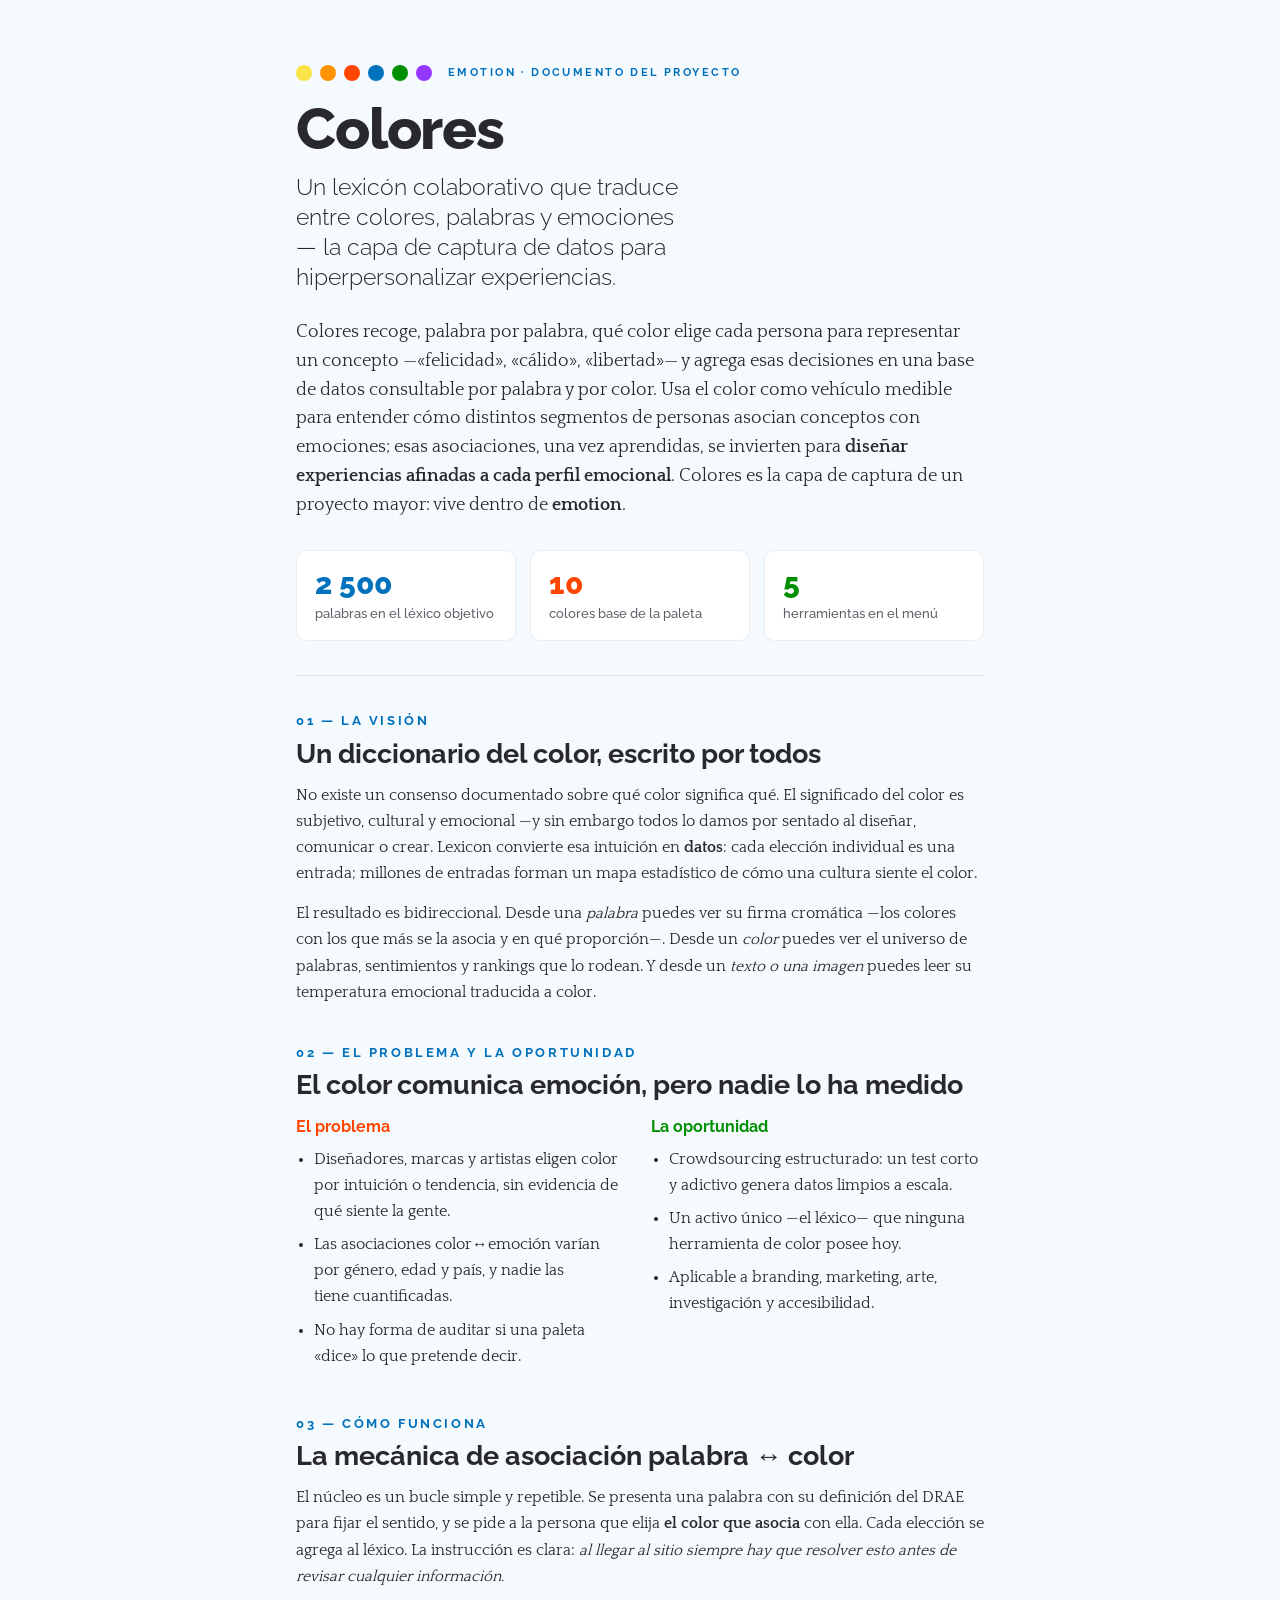
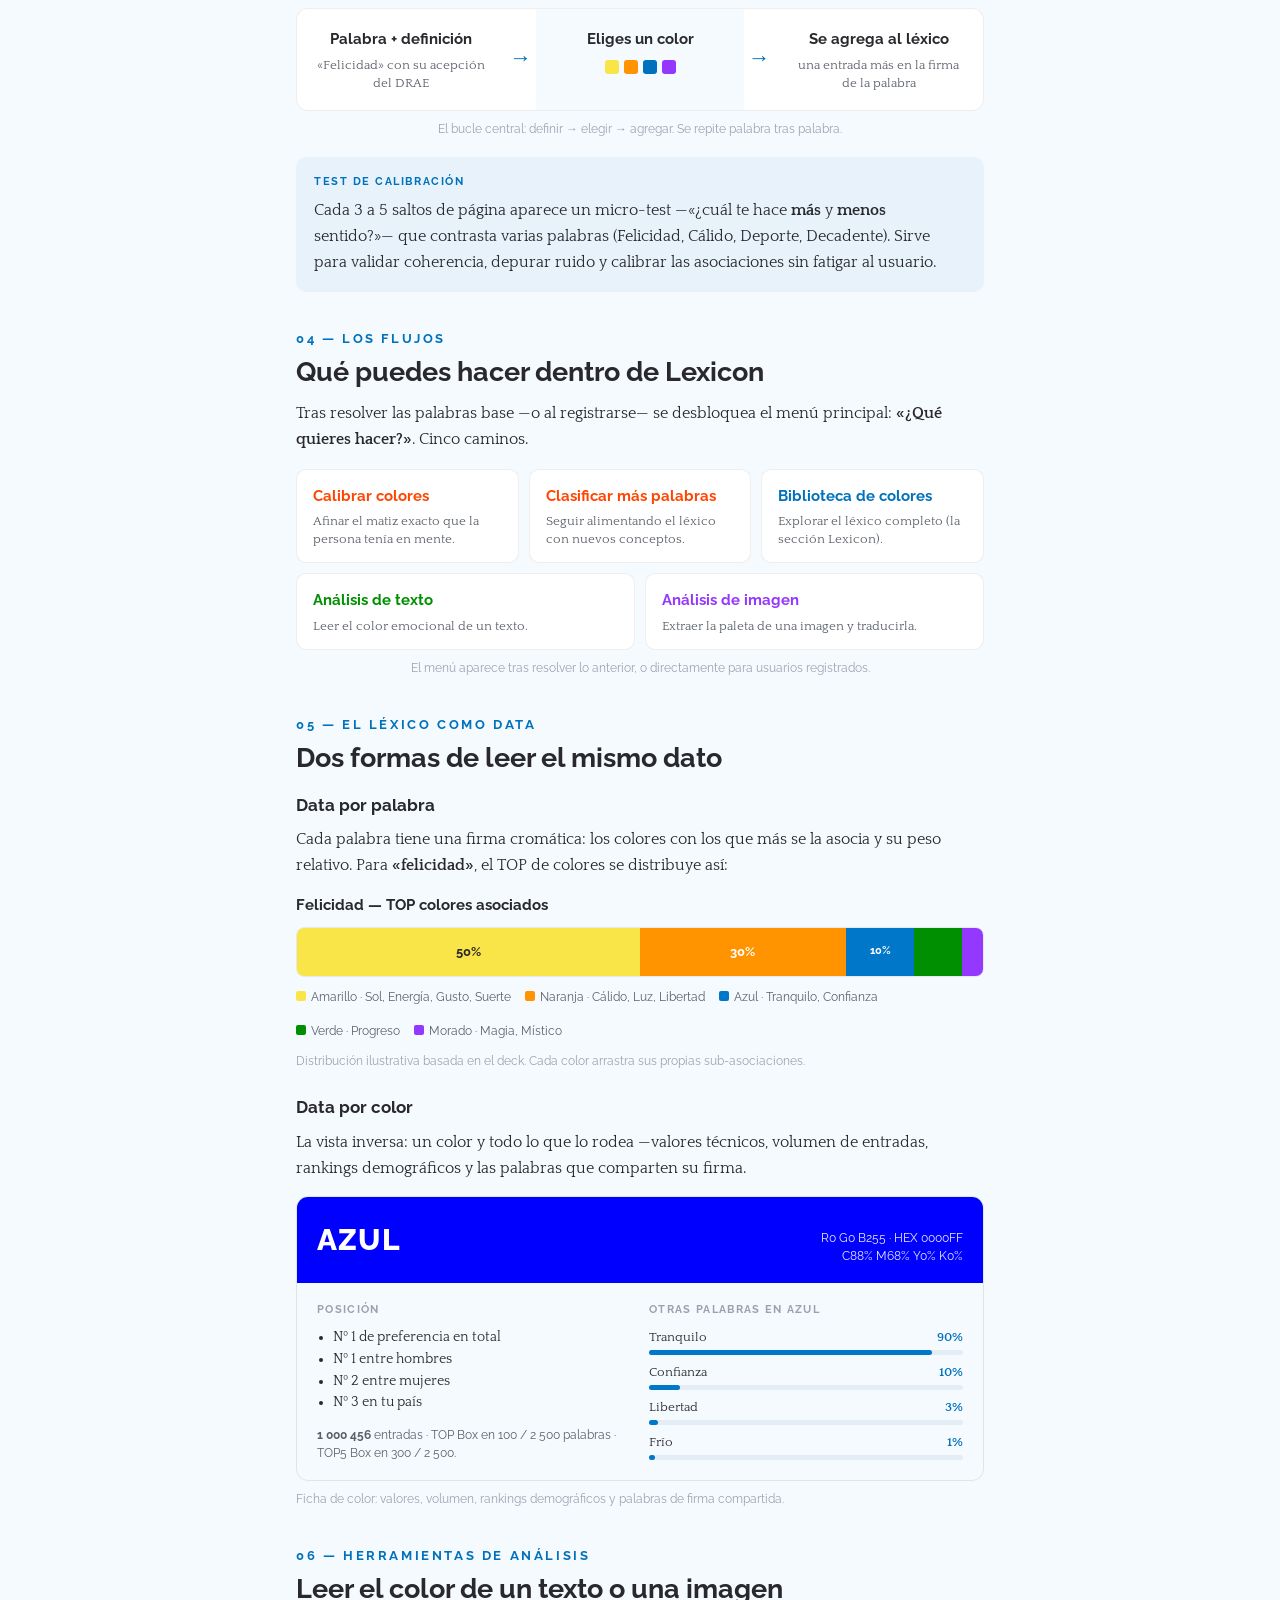
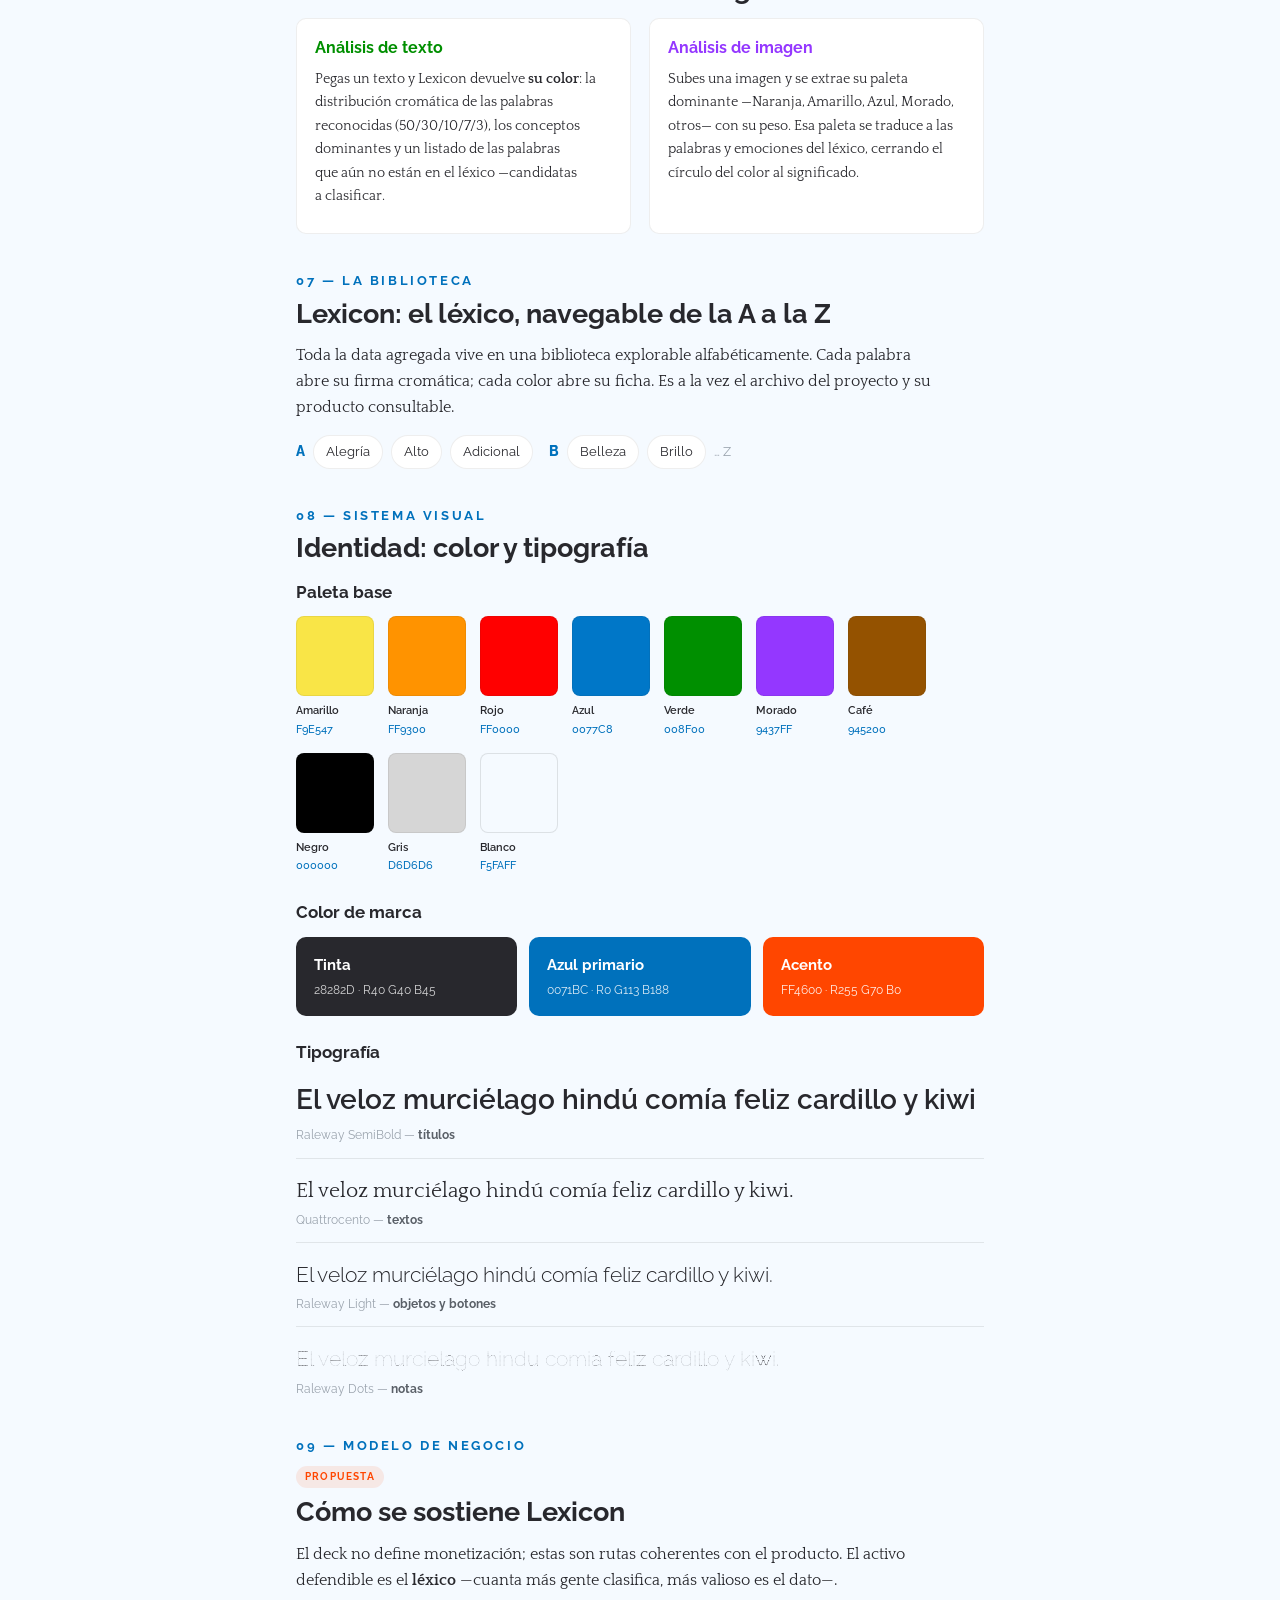
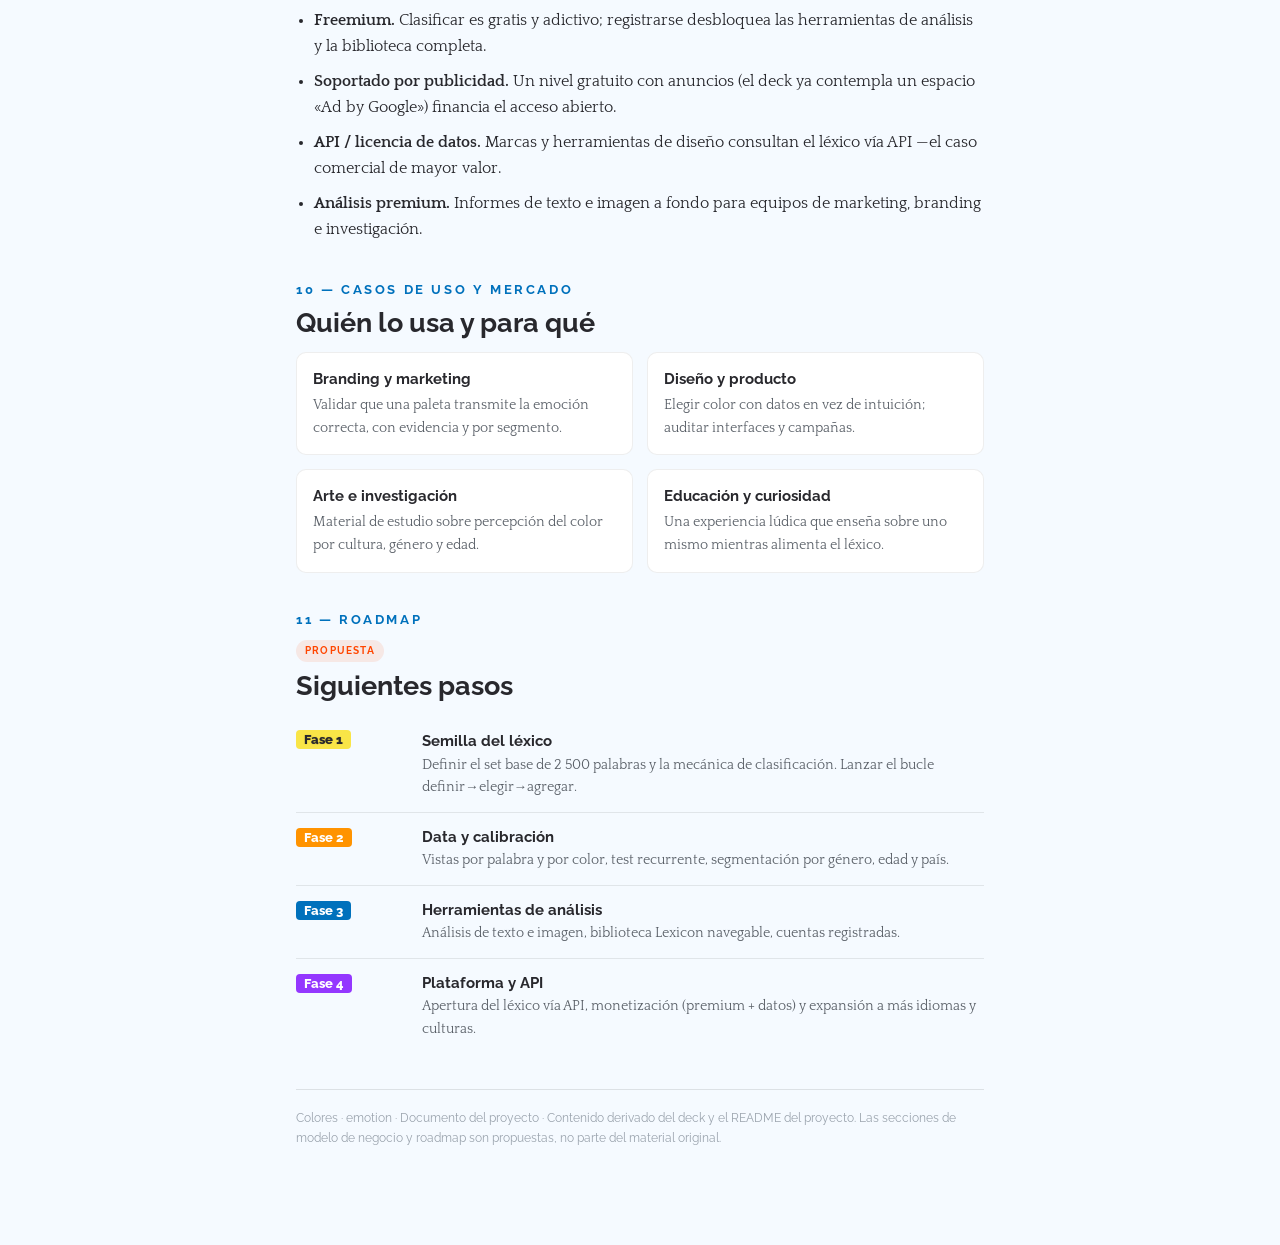
==== commit 1e04d2d6: "Eliminar toda referencia a EIDOS del proyecto (README, docs HTML, tokens, assets)" ====
--- a/docs/Colores-documento-proyecto.html
+++ b/docs/Colores-documento-proyecto.html
@@ -50,7 +50,7 @@
     <thead><tr><td class="hdr-space"></td></tr></thead>
     <tbody><tr><td>
 
-      <div class="running-hdr"><span>Colores · EIDOS</span><span>Documento del proyecto</span></div>
+      <div class="running-hdr"><span>Colores</span><span>Documento del proyecto</span></div>
       <div class="running-ftr"><span>Confidencial</span><span>Borrador · 2026</span></div>
 
       <!-- ===== PORTADA / RESUMEN ===== -->
@@ -61,13 +61,13 @@
         <span style="width:16px;height:16px;border-radius:50%;background:#0071BC"></span>
         <span style="width:16px;height:16px;border-radius:50%;background:#008F00"></span>
         <span style="width:16px;height:16px;border-radius:50%;background:#9437FF"></span>
-        <span style="font-family:Raleway,sans-serif;font-size:11px;font-weight:700;letter-spacing:0.22em;text-transform:uppercase;color:#0071BC;margin-left:8px">EIDOS · emotion · Documento del proyecto</span>
+        <span style="font-family:Raleway,sans-serif;font-size:11px;font-weight:700;letter-spacing:0.22em;text-transform:uppercase;color:#0071BC;margin-left:8px">emotion · Documento del proyecto</span>
       </div>
 
       <h1 style="font-size:58px;font-weight:800;line-height:1.0;letter-spacing:-0.02em;margin:0 0 14px">Colores</h1>
       <p style="font-family:Raleway,sans-serif;font-weight:300;font-size:23px;line-height:1.3;color:#28282D;margin:0 0 26px;max-width:32ch">Un lexicón colaborativo que traduce entre colores, palabras y emociones — la capa de captura de datos para hiperpersonalizar experiencias.</p>
 
-      <p style="font-size:18px;line-height:1.6;margin:0 0 8px;max-width:62ch">Colores recoge, palabra por palabra, qué color elige cada persona para representar un concepto —«felicidad», «cálido», «libertad»— y agrega esas decisiones en una base de datos consultable por palabra y por color. Usa el color como vehículo medible para entender cómo distintos segmentos de personas asocian conceptos con emociones; esas asociaciones, una vez aprendidas, se invierten para <strong>diseñar experiencias afinadas a cada perfil emocional</strong>. Colores es la capa de captura de un proyecto mayor: vive dentro de <strong>emotion</strong>, en la iniciativa <strong>EIDOS</strong>.</p>
+      <p style="font-size:18px;line-height:1.6;margin:0 0 8px;max-width:62ch">Colores recoge, palabra por palabra, qué color elige cada persona para representar un concepto —«felicidad», «cálido», «libertad»— y agrega esas decisiones en una base de datos consultable por palabra y por color. Usa el color como vehículo medible para entender cómo distintos segmentos de personas asocian conceptos con emociones; esas asociaciones, una vez aprendidas, se invierten para <strong>diseñar experiencias afinadas a cada perfil emocional</strong>. Colores es la capa de captura de un proyecto mayor: vive dentro de <strong>emotion</strong>.</p>
 
       <div class="keep" style="display:grid;grid-template-columns:repeat(3,1fr);gap:14px;margin:30px 0 8px">
         <div style="background:#fff;border:1px solid rgba(40,40,45,.08);border-radius:10px;padding:18px 18px 16px">
@@ -364,7 +364,7 @@
       </div>
 
       <hr style="border:none;border-top:1px solid rgba(40,40,45,.12);margin:36px 0 18px">
-      <p style="font-family:Raleway,sans-serif;font-size:12px;color:#9aa3ad;margin:0">Colores · EIDOS / emotion · Documento del proyecto · Contenido derivado del deck y el README del proyecto. Las secciones de modelo de negocio y roadmap son propuestas, no parte del material original.</p>
+      <p style="font-family:Raleway,sans-serif;font-size:12px;color:#9aa3ad;margin:0">Colores · emotion · Documento del proyecto · Contenido derivado del deck y el README del proyecto. Las secciones de modelo de negocio y roadmap son propuestas, no parte del material original.</p>
 
     </td></tr></tbody>
     <tfoot><tr><td class="ftr-space"></td></tr></tfoot>
